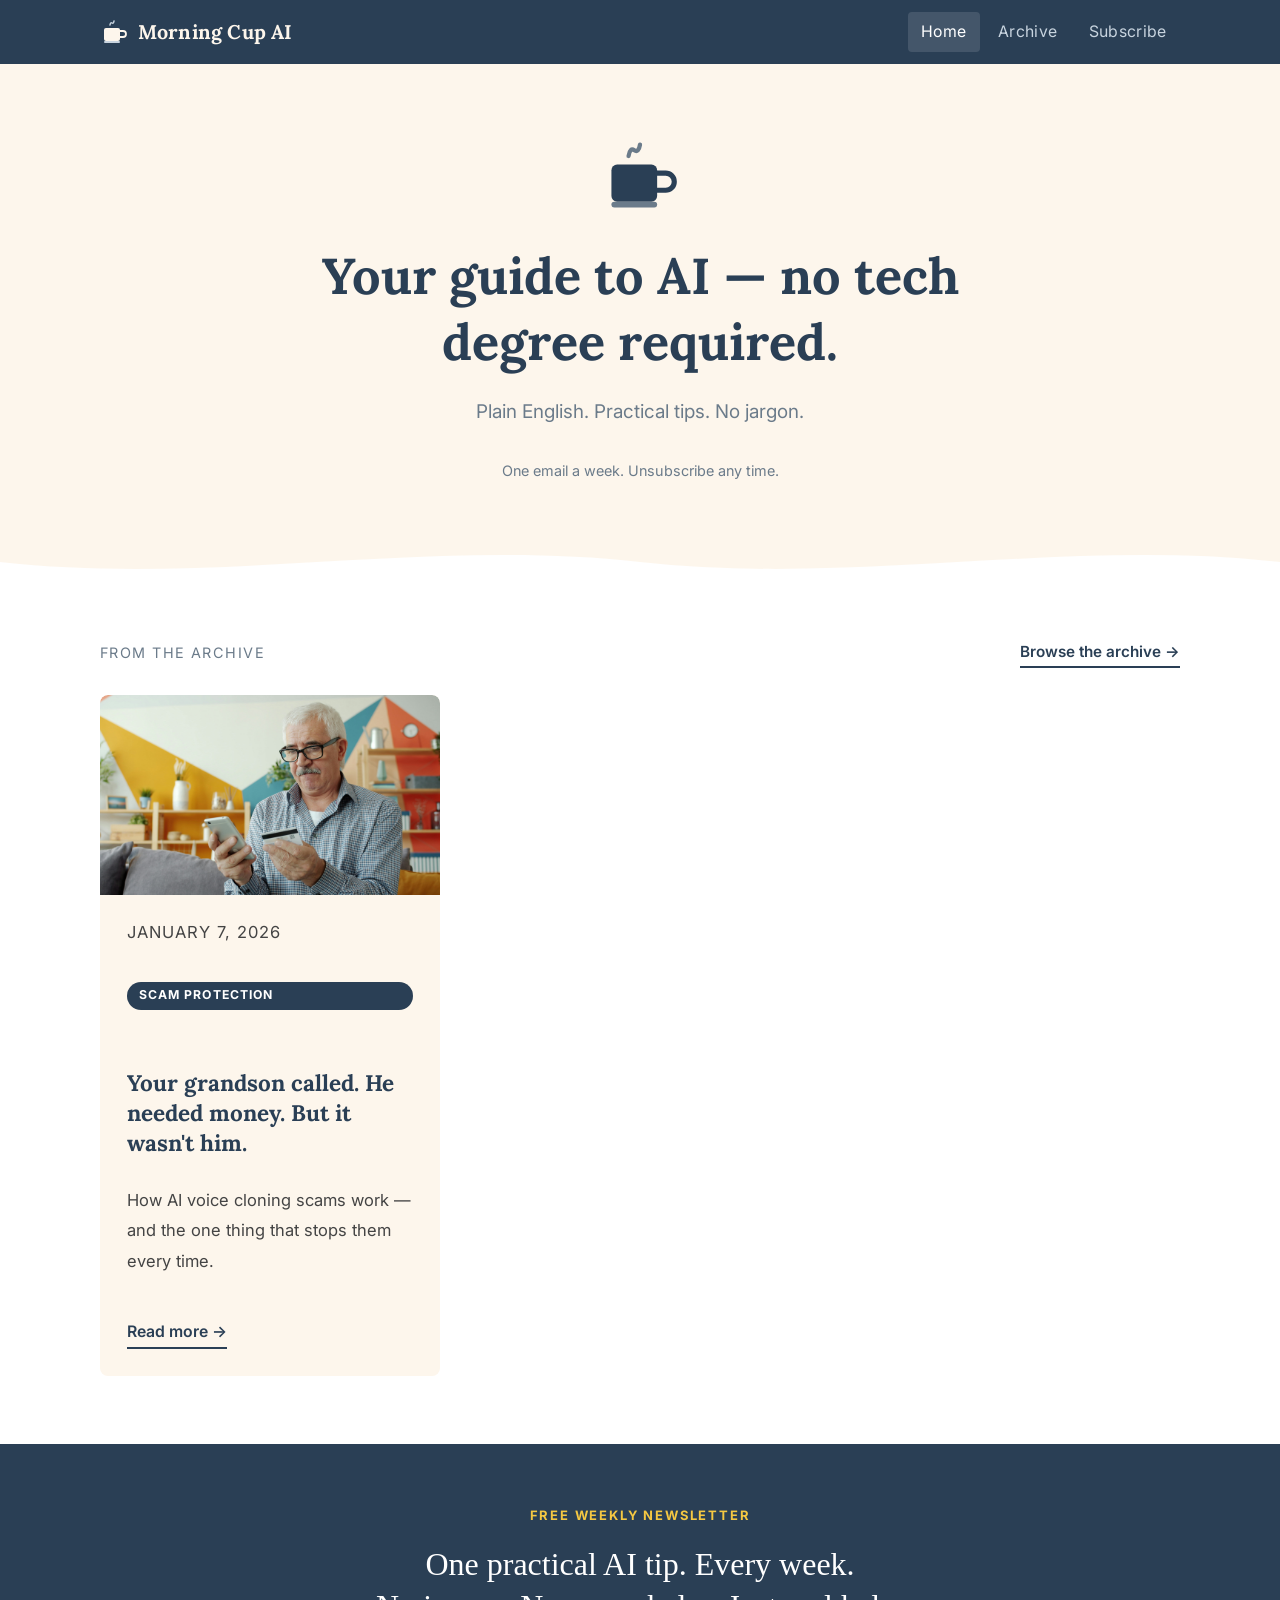
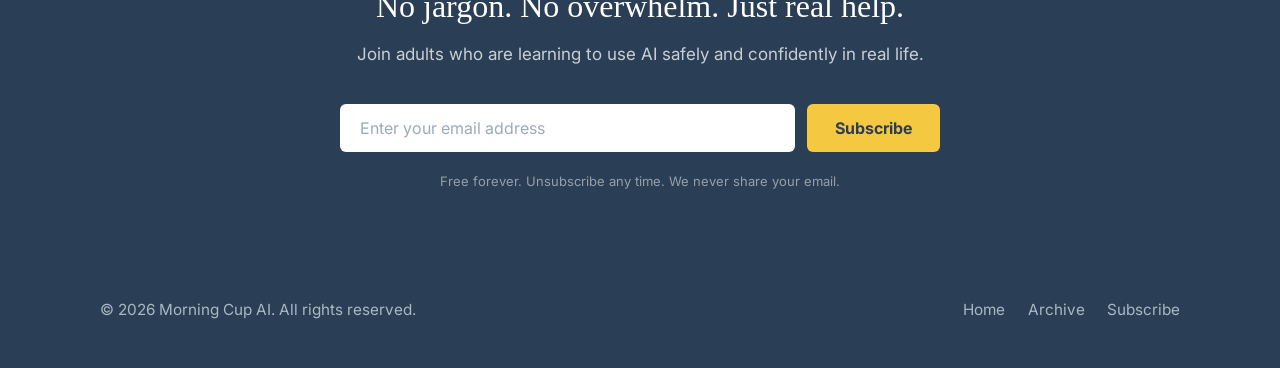
==== home/index.html @ 6290aacb "Make thumbnail images clickable on home and archive pages Co-Authored-By: Claude Sonnet 4.6 <noreply" ====
<!DOCTYPE html>
<html lang="en">
<head>
  <meta charset="UTF-8" />
  <link rel="icon" href="/favicon.svg" type="image/svg+xml">
  <link rel="apple-touch-icon" href="/apple-touch-icon.svg">
  <meta name="viewport" content="width=device-width, initial-scale=1.0" />
  <title>Morning Cup AI — AI Explained Simply</title>
  <meta name="description" content="Free weekly tips helping adults 55+ use AI in real life — no jargon, no overwhelm. Just plain English from a friend who gets it." />
  <link rel="preconnect" href="https://fonts.googleapis.com" />
  <link rel="preconnect" href="https://fonts.gstatic.com" crossorigin />
  <link href="https://fonts.googleapis.com/css2?family=Lora:ital,wght@0,400;0,600;0,700;1,400&family=Inter:wght@400;500;600&display=swap" rel="stylesheet" />
  <link rel="stylesheet" href="../style.css" />
</head>
<body>

  <!-- NAV -->
  <nav class="site-nav" aria-label="Main navigation">
    <div class="nav-inner">
      <a href="/home" class="nav-brand" aria-label="Morning Cup AI home">
        <svg width="28" height="28" viewBox="0 0 28 28" fill="none" aria-hidden="true" xmlns="http://www.w3.org/2000/svg">
          <rect x="4" y="10" width="16" height="13" rx="2" fill="#FDF6EC" />
          <path d="M20 13h3a3 3 0 0 1 0 6h-3" stroke="#FDF6EC" stroke-width="1.8" fill="none" stroke-linecap="round"/>
          <rect x="4" y="23" width="16" height="2" rx="1" fill="#C8D4DF" />
          <path d="M10 7 Q10.5 4 12 5 Q13.5 6 14 3" stroke="#C8D4DF" stroke-width="1.5" fill="none" stroke-linecap="round"/>
        </svg>
        Morning Cup AI
      </a>
      <ul class="nav-links">
        <li><a href="/home" class="active">Home</a></li>
        <li><a href="/archive.html">Archive</a></li>
        <li><a href="/subscribe.html">Subscribe</a></li>
      </ul>
    </div>
  </nav>

  <!-- HERO + INLINE SIGNUP -->
  <section class="hero">
    <div class="hero-inner">
      <svg class="hero-icon" width="80" height="80" viewBox="0 0 28 28" fill="none" aria-hidden="true" xmlns="http://www.w3.org/2000/svg">
        <rect x="4" y="10" width="16" height="13" rx="2" fill="#2A3F55" />
        <path d="M20 13h3a3 3 0 0 1 0 6h-3" stroke="#2A3F55" stroke-width="1.8" fill="none" stroke-linecap="round"/>
        <rect x="4" y="23" width="16" height="2" rx="1" fill="#6B7B8A" />
        <path d="M10 7 Q10.5 4 12 5 Q13.5 6 14 3" stroke="#6B7B8A" stroke-width="1.5" fill="none" stroke-linecap="round"/>
      </svg>
      <h1>Your guide to AI&nbsp;— no tech degree required.</h1>
      <p class="hero-sub">Plain English. Practical tips. No jargon.</p>
      <div class="subscribe-form">
        <script async src="https://subscribe-forms.beehiiv.com/v3/loader.js" data-beehiiv-form="33f11184-4187-438a-ae10-380ac4d7e57f"></script>
      </div>
      <p class="hero-fine">One email a week. Unsubscribe any time.</p>
    </div>
  </section>

  <!-- WAVE DIVIDER -->
  <div class="wave-divider" aria-hidden="true">
    <svg viewBox="0 0 1440 48" preserveAspectRatio="none" xmlns="http://www.w3.org/2000/svg">
      <path d="M0,24 C240,48 480,0 720,24 C960,48 1200,0 1440,24 L1440,48 L0,48 Z" fill="#ffffff"/>
    </svg>
  </div>

  <!-- FEATURED POSTS -->
  <section class="featured-section">
    <div class="featured-header">
      <p class="section-label">From the Archive</p>
      <a href="/archive.html" class="featured-all">Browse the archive &rarr;</a>
    </div>
    <div class="featured-scroll">

      <article class="blog-card featured-card">
        <a href="/voice-cloning-scam.html" tabindex="-1" aria-hidden="true"><img class="blog-card-thumb" src="/Images/voice-cloning-scam.jpg" alt="Your grandson called — AI voice cloning scam warning" /></a>
        <div class="blog-card-body">
          <p class="blog-card-date">January 7, 2026</p>
          <span class="blog-card-pillar">Scam Protection</span>
          <h2><a href="/voice-cloning-scam.html">Your grandson called. He needed money. But it wasn't him.</a></h2>
          <p>How AI voice cloning scams work — and the one thing that stops them every time.</p>
          <a href="/voice-cloning-scam.html" class="read-more">Read more &rarr;</a>
        </div>
      </article>

    </div>
  </section>

  <!-- SUBSCRIBE CTA -->
  <section class="subscribe-cta">
    <div class="subscribe-cta-inner">
      <span class="subscribe-cta-eyebrow">Free Weekly Newsletter</span>
      <h2>One practical AI tip. Every week.<br>No jargon. No overwhelm. Just real help.</h2>
      <p class="subscribe-cta-sub">Join adults who are learning to use AI safely and confidently in real life.</p>
      <form class="subscribe-cta-form" action="/subscribe.html">
        <input type="email" name="email" placeholder="Enter your email address" required>
        <button type="submit">Subscribe</button>
      </form>
      <p class="subscribe-cta-fine">Free forever. Unsubscribe any time. We never share your email.</p>
    </div>
  </section>

  <!-- FOOTER -->
  <footer class="site-footer">
    <div class="footer-inner">
      <span class="footer-copy">&copy; 2026 Morning Cup AI. All rights reserved.</span>
      <ul class="footer-links">
        <li><a href="/home">Home</a></li>
        <li><a href="/archive.html">Archive</a></li>
        <li><a href="/subscribe.html">Subscribe</a></li>
      </ul>
    </div>
  </footer>

  <script src="../nav.js"></script>
</body>
</html>
---- style.css ----
/* ===========================
   Morning Cup AI — style.css
   =========================== */

:root {
  --navy:  #2A3F55;
  --cream: #FDF6EC;
  --slate: #6B7B8A;
  --white: #FFFFFF;
  --text:  #222222;
  --border: #D8D0C4;
  --radius: 8px;
  --max-w: 1080px;
}

*, *::before, *::after {
  box-sizing: border-box;
  margin: 0;
  padding: 0;
}

html {
  font-size: 18px;
  scroll-behavior: smooth;
}

body {
  font-family: "Inter", -apple-system, BlinkMacSystemFont, "Segoe UI", sans-serif;
  color: var(--text);
  background: var(--white);
  line-height: 1.7;
}

h1, h2, h3, h4 {
  font-family: "Lora", Georgia, serif;
  color: var(--navy);
  line-height: 1.3;
}

a {
  color: var(--navy);
  text-decoration: underline;
  text-underline-offset: 3px;
}

a:hover {
  color: var(--slate);
}

img {
  max-width: 100%;
  display: block;
}

/* ===========================
   NAV
   =========================== */

.site-nav {
  background: var(--navy);
  padding: 0 1.5rem;
  position: sticky;
  top: 0;
  z-index: 100;
  box-shadow: none;
  transition: box-shadow 0.25s ease;
}

.site-nav.nav-scrolled {
  box-shadow: 0 2px 12px rgba(0,0,0,0.25);
}

.nav-inner {
  max-width: var(--max-w);
  margin: 0 auto;
  display: flex;
  align-items: center;
  justify-content: space-between;
  height: 64px;
  gap: 1rem;
}

.nav-brand {
  display: flex;
  align-items: center;
  gap: 0.55rem;
  text-decoration: none;
  color: var(--cream);
  font-family: "Lora", Georgia, serif;
  font-size: 1.1rem;
  font-weight: bold;
  letter-spacing: 0.01em;
  white-space: nowrap;
  flex-shrink: 0;
}

.nav-brand:hover {
  color: var(--white);
}

.nav-brand svg {
  flex-shrink: 0;
}

.nav-links {
  display: flex;
  align-items: center;
  gap: 0.25rem;
  list-style: none;
}

.nav-links a {
  display: block;
  color: #C8D4DF;
  text-decoration: none;
  font-size: 0.88rem;
  padding: 0.35rem 0.75rem;
  border-radius: 4px;
  letter-spacing: 0.02em;
  transition: background 0.15s, color 0.15s;
}

.nav-links a:hover,
.nav-links a.active {
  background: rgba(255,255,255,0.12);
  color: var(--white);
}

/* ===========================
   HERO
   =========================== */

.hero {
  background: var(--cream);
  padding: 4rem 1.5rem 3rem;
  text-align: center;
}

.hero-inner {
  max-width: 740px;
  margin: 0 auto;
}

.hero-icon {
  display: block;
  margin: 0 auto 1.5rem;
}

.hero h1 {
  font-size: clamp(1.8rem, 4vw, 2.8rem);
  margin-bottom: 1.2rem;
  color: var(--navy);
}

.hero-sub {
  font-size: 1.05rem;
  color: var(--slate);
  max-width: 560px;
  margin: 0 auto 1.75rem;
}

.hero-fine {
  font-size: 0.8rem;
  color: var(--slate);
  margin-top: 0.75rem;
}

.wave-divider {
  background: var(--cream);
  line-height: 0;
  margin-bottom: -1px;
}

.wave-divider svg {
  width: 100%;
  height: 48px;
  display: block;
}

.btn {
  display: inline-block;
  background: var(--navy);
  color: var(--white);
  text-decoration: none;
  font-size: 0.95rem;
  padding: 0.75rem 1.8rem;
  border-radius: var(--radius);
  letter-spacing: 0.02em;
  transition: background 0.15s, transform 0.1s;
}

.btn:hover {
  background: var(--slate);
  color: var(--white);
  transform: translateY(-1px);
}

.btn-outline {
  background: transparent;
  border: 2px solid var(--navy);
  color: var(--navy);
}

.btn-outline:hover {
  background: var(--navy);
  color: var(--white);
}

/* ===========================
   BENEFITS SECTION
   =========================== */

.benefits {
  padding: 4rem 1.5rem;
  background: var(--white);
}

.benefits-inner {
  max-width: var(--max-w);
  margin: 0 auto;
}

.section-label {
  text-align: center;
  font-size: 0.8rem;
  text-transform: uppercase;
  letter-spacing: 0.1em;
  color: var(--slate);
  margin-bottom: 0.5rem;
}

.section-title {
  text-align: center;
  font-size: clamp(1.4rem, 3vw, 2rem);
  margin-bottom: 2.5rem;
}

.benefits-grid {
  display: grid;
  grid-template-columns: repeat(3, 1fr);
  gap: 2rem;
}

.benefit-card {
  background: var(--cream);
  border-radius: var(--radius);
  padding: 2rem 1.5rem;
  text-align: center;
}

.benefit-icon {
  font-size: 2rem;
  margin-bottom: 0.8rem;
}

.benefit-card h3 {
  font-size: 1.15rem;
  margin-bottom: 0.6rem;
}

.benefit-card p {
  font-size: 0.92rem;
  color: var(--slate);
  line-height: 1.6;
}

/* ===========================
   SIGNUP / EMBED SECTION
   =========================== */

.signup-section {
  background: var(--cream);
  padding: 4rem 1.5rem;
  text-align: center;
}

.signup-inner {
  max-width: 620px;
  margin: 0 auto;
}

.signup-section h2 {
  font-size: clamp(1.4rem, 3vw, 2rem);
  margin-bottom: 0.75rem;
}

.signup-section p {
  color: var(--slate);
  margin-bottom: 2rem;
}

.subscribe-form {
  max-width: 480px;
  margin: 0 auto;
}


/* ===========================
   FOOTER
   =========================== */

.site-footer {
  background: var(--navy);
  color: #A8B8C4;
  padding: 2.5rem 1.5rem;
  font-size: 0.85rem;
}

.footer-inner {
  max-width: var(--max-w);
  margin: 0 auto;
  display: flex;
  flex-wrap: wrap;
  align-items: center;
  justify-content: space-between;
  gap: 1rem;
}

.footer-copy {
  color: #A8B8C4;
}

.footer-links {
  display: flex;
  gap: 1.25rem;
  list-style: none;
}

.footer-links a {
  color: #A8B8C4;
  text-decoration: none;
  transition: color 0.15s;
}

.footer-links a:hover {
  color: var(--white);
}

/* ===========================
   PAGE HEADER (interior pages)
   =========================== */

.page-header {
  background: var(--cream);
  padding: 3.5rem 1.5rem 2.5rem;
  text-align: center;
}

.page-header h1 {
  font-size: clamp(1.8rem, 4vw, 2.5rem);
  margin-bottom: 0.6rem;
}

.page-header p {
  color: var(--slate);
  max-width: 540px;
  margin: 0 auto;
}

/* ===========================
   ABOUT PAGE
   =========================== */

.about-content {
  max-width: 720px;
  margin: 0 auto;
  padding: 3.5rem 1.5rem;
}

.about-content h2 {
  font-size: 1.5rem;
  margin-top: 2.5rem;
  margin-bottom: 0.6rem;
}

.about-content p {
  margin-bottom: 1.2rem;
  color: #333;
}

.about-cta {
  background: var(--cream);
  border-radius: var(--radius);
  padding: 2rem 1.5rem;
  text-align: center;
  margin-top: 3rem;
}

.about-cta h2 {
  margin-bottom: 0.75rem;
}

.about-cta p {
  color: var(--slate);
  margin-bottom: 1.25rem;
}

/* ===========================
   FEATURED POSTS (home page)
   =========================== */

.featured-section {
  padding: 3rem 1.5rem;
  background: var(--white);
}

.featured-header {
  max-width: var(--max-w);
  margin: 0 auto 1.5rem;
  display: flex;
  align-items: center;
  justify-content: space-between;
}

.featured-header .section-label {
  margin: 0;
  text-align: left;
}

.featured-all {
  font-size: 0.85rem;
  font-weight: 600;
  color: var(--navy);
  text-decoration: none;
  border-bottom: 2px solid var(--navy);
  padding-bottom: 1px;
  white-space: nowrap;
  transition: color 0.15s, border-color 0.15s;
}

.featured-all:hover {
  color: var(--slate);
  border-color: var(--slate);
}

.featured-scroll {
  max-width: var(--max-w);
  margin: 0 auto;
  display: flex;
  gap: 1.5rem;
  overflow-x: auto;
  padding-bottom: 0.75rem;
  scrollbar-width: thin;
  scrollbar-color: var(--border) transparent;
  -webkit-overflow-scrolling: touch;
}

.featured-scroll::-webkit-scrollbar {
  height: 4px;
}

.featured-scroll::-webkit-scrollbar-track {
  background: transparent;
}

.featured-scroll::-webkit-scrollbar-thumb {
  background: var(--border);
  border-radius: 2px;
}

.featured-card {
  min-width: 300px;
  max-width: 340px;
  flex-shrink: 0;
}

/* ===========================
   BLOG PAGE
   =========================== */

.blog-section {
  padding: 3.5rem 1.5rem;
}

.blog-inner {
  max-width: var(--max-w);
  margin: 0 auto;
}

.blog-grid {
  display: grid;
  grid-template-columns: repeat(2, 1fr);
  gap: 2rem;
  margin-top: 2rem;
}

.blog-card {
  background: var(--cream);
  border-radius: var(--radius);
  overflow: hidden;
  display: flex;
  flex-direction: column;
  gap: 0;
  transition: box-shadow 0.2s;
}

.blog-card:hover {
  box-shadow: 0 4px 16px rgba(42,63,85,0.1);
}

.blog-card-thumb {
  width: 100%;
  height: 200px;
  object-fit: cover;
  border-radius: var(--radius) var(--radius) 0 0;
  flex-shrink: 0;
  display: block;
  background: linear-gradient(135deg, #2A3F55 0%, #4A6B8A 50%, #6B7B8A 100%);
}

.post-hero-img {
  width: 100%;
  height: 400px;
  object-fit: cover;
  display: block;
}

.blog-card-body {
  padding: 1.25rem 1.5rem 1.5rem;
  display: flex;
  flex-direction: column;
  gap: 0.55rem;
  flex: 1;
}

.blog-card-date {
  font-size: 0.8rem;
  color: var(--slate);
  text-transform: uppercase;
  letter-spacing: 0.06em;
}

.blog-card-pillar {
  display: inline-block;
  background: var(--navy);
  color: var(--white);
  font-size: 0.68rem;
  font-weight: 700;
  letter-spacing: 0.09em;
  text-transform: uppercase;
  padding: 0.2rem 0.65rem;
  border-radius: 20px;
}

.blog-card h2 {
  font-size: 1.25rem;
  line-height: 1.35;
}

.blog-card h2 a {
  color: inherit;
  text-decoration: none;
}
.blog-card h2 a:hover {
  text-decoration: underline;
}

.blog-card p {
  font-size: 0.92rem;
  color: #444;
  flex: 1;
}

.blog-card .read-more {
  display: inline-block;
  margin-top: 0.5rem;
  font-size: 0.88rem;
  font-weight: 600;
  color: var(--navy);
  text-decoration: none;
  border-bottom: 2px solid var(--navy);
  padding-bottom: 1px;
  align-self: flex-start;
  transition: color 0.15s, border-color 0.15s;
}

.blog-card .read-more:hover {
  color: var(--slate);
  border-color: var(--slate);
}

.blog-coming-soon {
  margin-top: 2rem;
  padding: 3rem 2rem;
  background: var(--cream);
  border-radius: var(--radius);
  text-align: center;
}

.blog-coming-soon-icon {
  font-size: 2.5rem;
  margin-bottom: 1rem;
}

.blog-coming-soon h2 {
  font-size: 1.5rem;
  color: var(--navy);
  margin-bottom: 0.75rem;
}

.blog-coming-soon p {
  color: #444;
  font-size: 0.95rem;
  max-width: 480px;
  margin: 0 auto;
}

.blog-coming-soon a {
  color: var(--navy);
  font-weight: 600;
}

/* ===========================
   PROMPT COMPONENT
   =========================== */

.prompt-component {
  background: #F0F7FF;
  border: 2px solid #2A3F55;
  border-left: 5px solid #2A3F55;
  border-radius: 8px;
  padding: 28px;
  margin: 40px 0;
  box-sizing: border-box;
}

.prompt-component-header {
  display: flex;
  justify-content: space-between;
  align-items: center;
  gap: 1rem;
}

.prompt-component-label {
  font-size: 11px;
  font-weight: 700;
  letter-spacing: 2px;
  text-transform: uppercase;
  color: #2A3F55;
}

.prompt-copy-btn {
  font-family: 'Inter', sans-serif;
  font-size: 13px;
  font-weight: 600;
  background: #2A3F55;
  color: #fff;
  padding: 8px 16px;
  border-radius: 6px;
  border: none;
  cursor: pointer;
  white-space: nowrap;
  transition: background 0.15s;
  flex-shrink: 0;
}

.prompt-copy-btn:hover {
  background: #3a5570;
}

.prompt-component-intro {
  font-size: 15px;
  color: #6B7B8A;
  margin: 12px 0 0;
  font-style: italic;
  line-height: 1.5;
}

.prompt-component-text {
  background: #fff;
  border: 1px solid #D1E0EE;
  border-radius: 6px;
  padding: 20px;
  font-family: Georgia, serif;
  font-size: 16px;
  line-height: 1.8;
  color: #1A2E3B;
  margin-top: 16px;
  user-select: text;
}

/* ===========================
   ARTICLE TYPOGRAPHY
   =========================== */

article p {
  margin-bottom: 24px;
  line-height: 1.85;
  font-size: 18px;
}

article h2 {
  margin-top: 48px;
  margin-bottom: 16px;
  font-size: 22px;
  color: #2A3F55;
}

article ul,
article ol {
  margin-bottom: 28px;
  padding-left: 24px;
  line-height: 2;
  font-size: 18px;
}

article li {
  margin-bottom: 8px;
}

/* ===========================
   SUBSCRIBE PAGE
   =========================== */

.subscribe-section {
  padding: 5rem 1.5rem;
  text-align: center;
}

.subscribe-inner {
  max-width: 580px;
  margin: 0 auto;
}

.subscribe-inner h1 {
  font-size: clamp(1.8rem, 4vw, 2.5rem);
  margin-bottom: 0.75rem;
}

.subscribe-inner .sub-tagline {
  color: var(--slate);
  margin-bottom: 2.5rem;
  font-size: 1rem;
}

/* ===========================
   SUBSCRIBE CTA BANNER
   =========================== */

.subscribe-cta {
  background: #2A3F55;
  width: 100%;
  box-sizing: border-box;
  overflow: hidden;
  margin: 0;
  padding: 60px 24px;
  text-align: center;
}

.subscribe-cta-inner {
  max-width: 600px;
  width: 100%;
  box-sizing: border-box;
  margin: 0 auto;
  text-align: center;
}

.subscribe-cta-eyebrow {
  display: block;
  font-size: 0.72rem;
  font-weight: 700;
  letter-spacing: 0.14em;
  text-transform: uppercase;
  color: #F5C842;
  margin-bottom: 1rem;
  font-family: 'Inter', sans-serif;
}

.subscribe-cta h2 {
  font-family: Georgia, 'Times New Roman', serif;
  font-size: 32px;
  font-weight: normal;
  line-height: 1.3;
  color: #fff;
  margin-bottom: 0.75rem;
}

.subscribe-cta-sub {
  font-size: 17px;
  color: rgba(255,255,255,0.75);
  line-height: 1.6;
  margin-bottom: 2rem;
}

.subscribe-cta-form {
  display: flex;
  gap: 12px;
  justify-content: center;
  flex-wrap: wrap;
  width: 100%;
  box-sizing: border-box;
}

.subscribe-cta-form input[type="email"] {
  flex: 1 1 260px;
  padding: 14px 20px;
  font-size: 16px;
  font-family: 'Inter', sans-serif;
  background: #fff;
  color: #2A3F55;
  border: none;
  border-radius: 6px;
  outline: none;
}

.subscribe-cta-form input[type="email"]::placeholder {
  color: #9BAAB8;
}

.subscribe-cta-form button {
  padding: 14px 28px;
  font-size: 16px;
  font-weight: 700;
  font-family: 'Inter', sans-serif;
  background: #F5C842;
  color: #2A3F55;
  border: none;
  border-radius: 6px;
  cursor: pointer;
  white-space: nowrap;
  transition: background 0.15s;
}

.subscribe-cta-form button:hover {
  background: #e6b82e;
}

.subscribe-cta-fine {
  margin-top: 1rem;
  font-size: 13px;
  color: rgba(255,255,255,0.5);
}

@media (max-width: 540px) {
  .subscribe-cta-form input[type="email"],
  .subscribe-cta-form button {
    flex: 1 1 100%;
  }
}

/* ===========================
   UTILITY
   =========================== */

.sr-only {
  position: absolute;
  width: 1px;
  height: 1px;
  overflow: hidden;
  clip: rect(0,0,0,0);
  white-space: nowrap;
}

/* ===========================
   RESPONSIVE
   =========================== */

@media (max-width: 700px) {
  html { font-size: 16px; }

  .nav-inner { height: 56px; }

  .nav-links a {
    font-size: 0.82rem;
    padding: 0.3rem 0.55rem;
  }

  .benefits-grid {
    grid-template-columns: 1fr;
    gap: 1.25rem;
  }

  .blog-grid {
    grid-template-columns: 1fr;
  }

  .footer-inner {
    flex-direction: column;
    text-align: center;
  }

  .footer-links {
    justify-content: center;
  }

  .hero { padding: 3.5rem 1.25rem 3rem; }
}
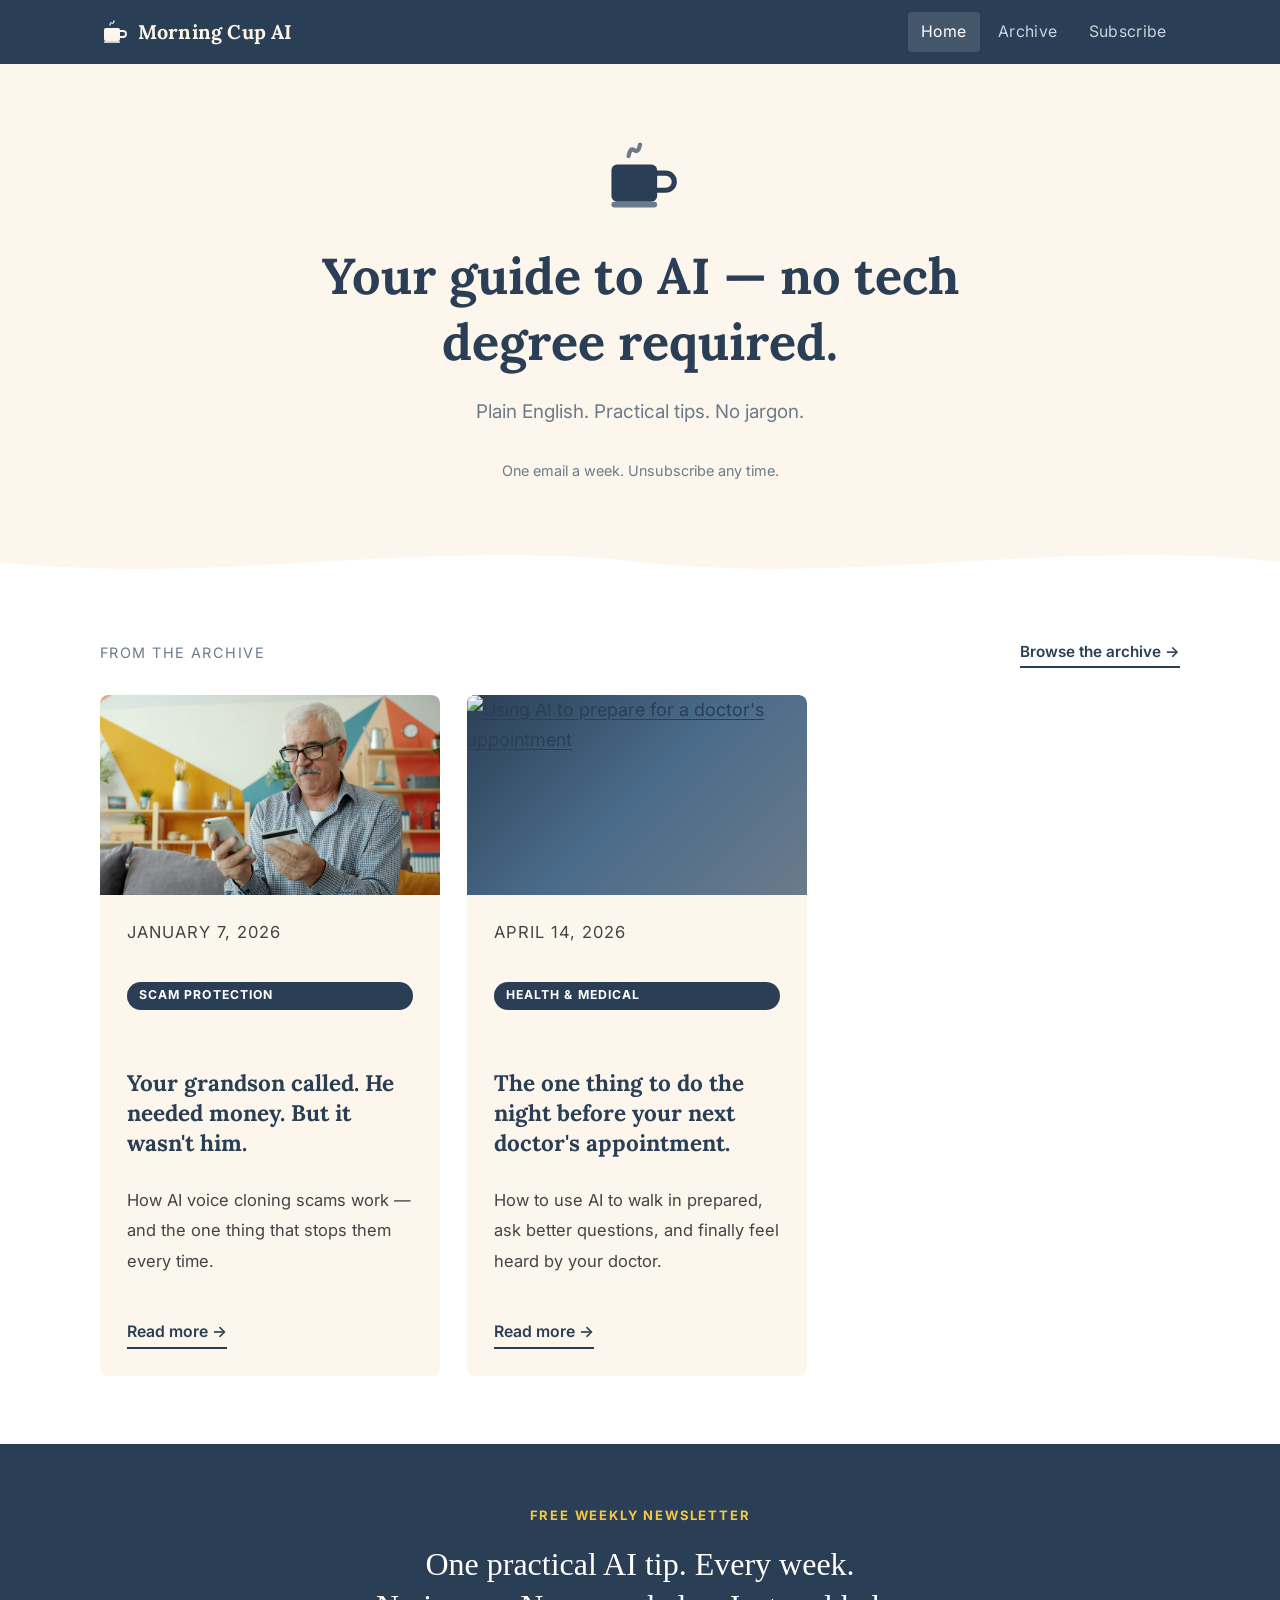
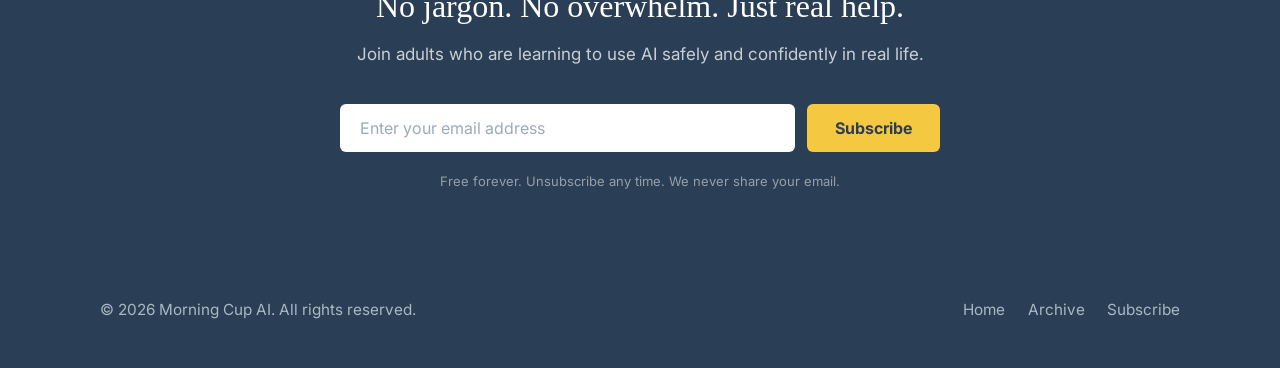
==== commit f94ec351: "Add doctor appointment card to home and archive, fix related post images Co-Authored-By: Claude Sonn" ====
--- a/home/index.html
+++ b/home/index.html
@@ -78,6 +78,17 @@
         </div>
       </article>
 
+      <article class="blog-card featured-card">
+        <a href="/doctor-appointment.html" tabindex="-1" aria-hidden="true"><img class="blog-card-thumb" src="/Images/doctors-appointment.jpg" alt="Using AI to prepare for a doctor's appointment" /></a>
+        <div class="blog-card-body">
+          <p class="blog-card-date">April 14, 2026</p>
+          <span class="blog-card-pillar">Health &amp; Medical</span>
+          <h2><a href="/doctor-appointment.html">The one thing to do the night before your next doctor's appointment.</a></h2>
+          <p>How to use AI to walk in prepared, ask better questions, and finally feel heard by your doctor.</p>
+          <a href="/doctor-appointment.html" class="read-more">Read more &rarr;</a>
+        </div>
+      </article>
+
     </div>
   </section>
 
--- a/style.css
+++ b/style.css
@@ -506,6 +506,10 @@
   flex-shrink: 0;
   display: block;
   background: linear-gradient(135deg, #2A3F55 0%, #4A6B8A 50%, #6B7B8A 100%);
+}
+
+.related-grid .blog-card-thumb {
+  height: 180px;
 }
 
 .post-hero-img {
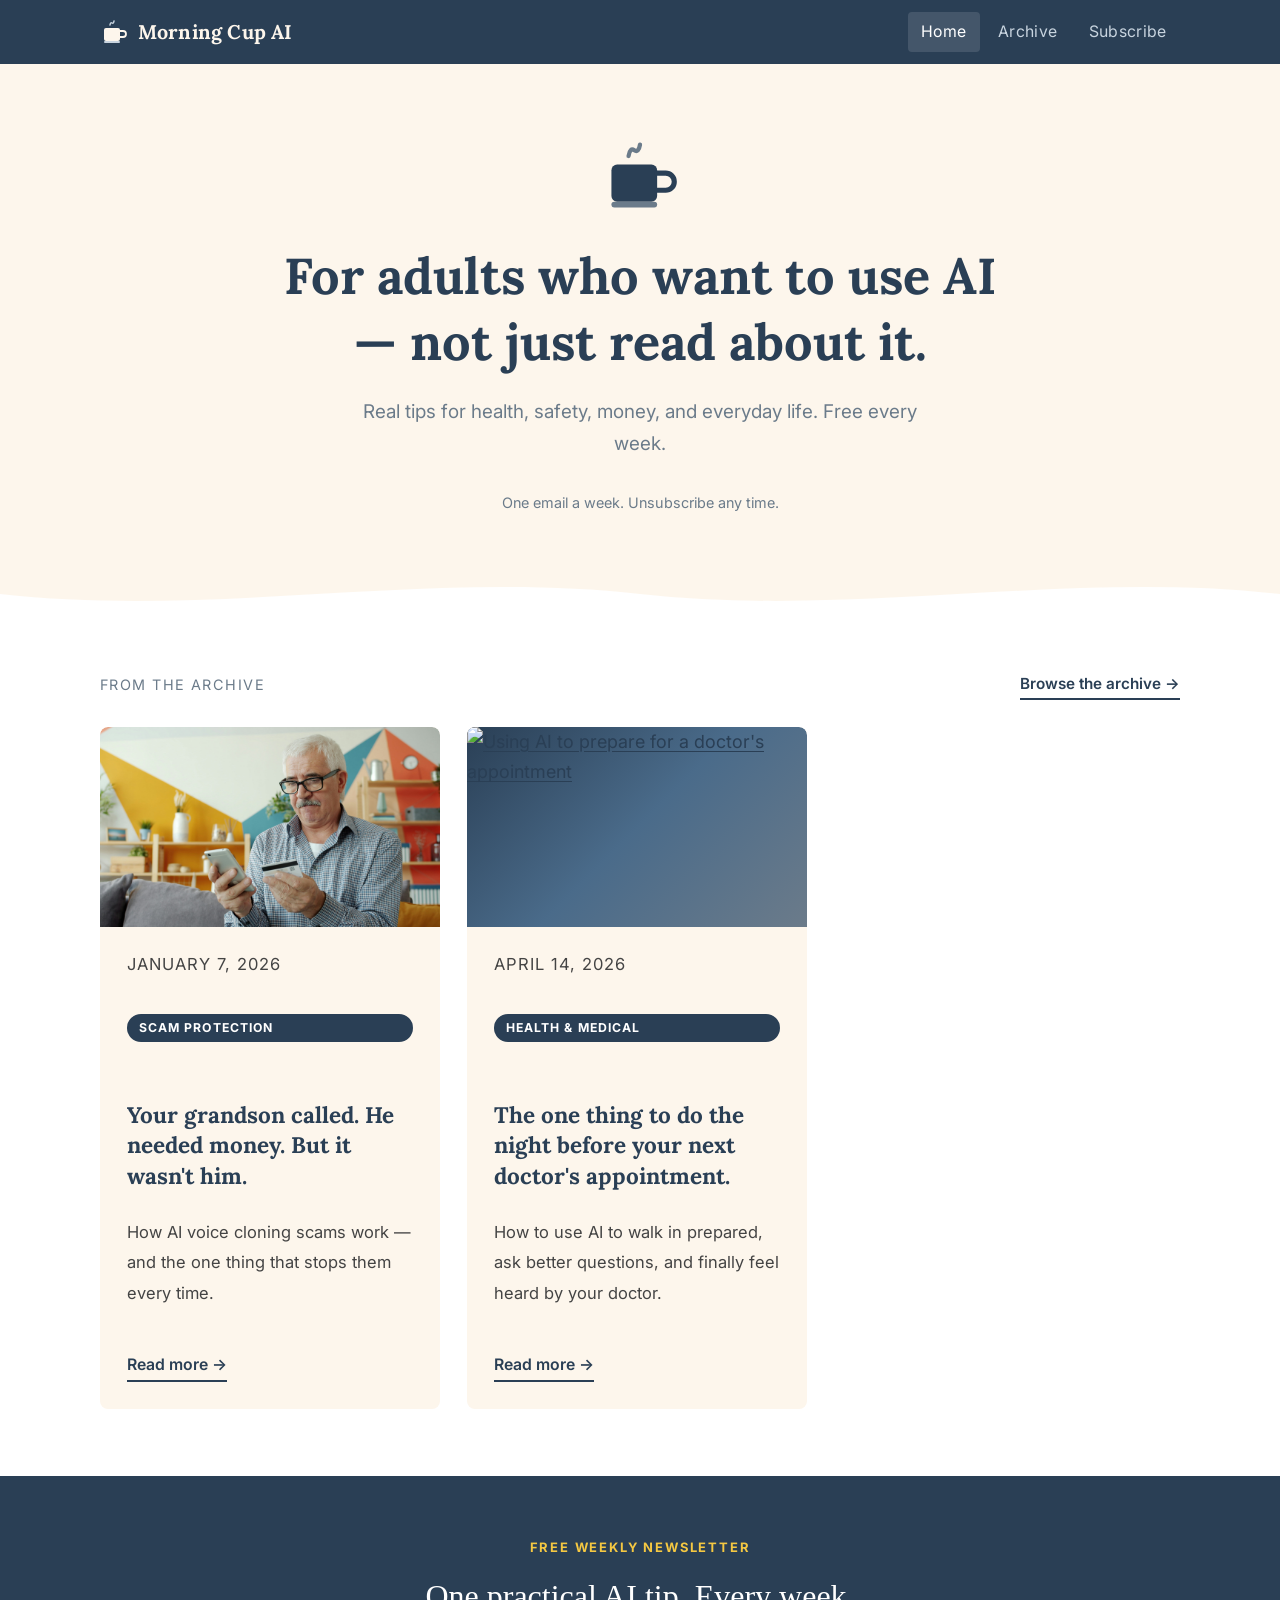
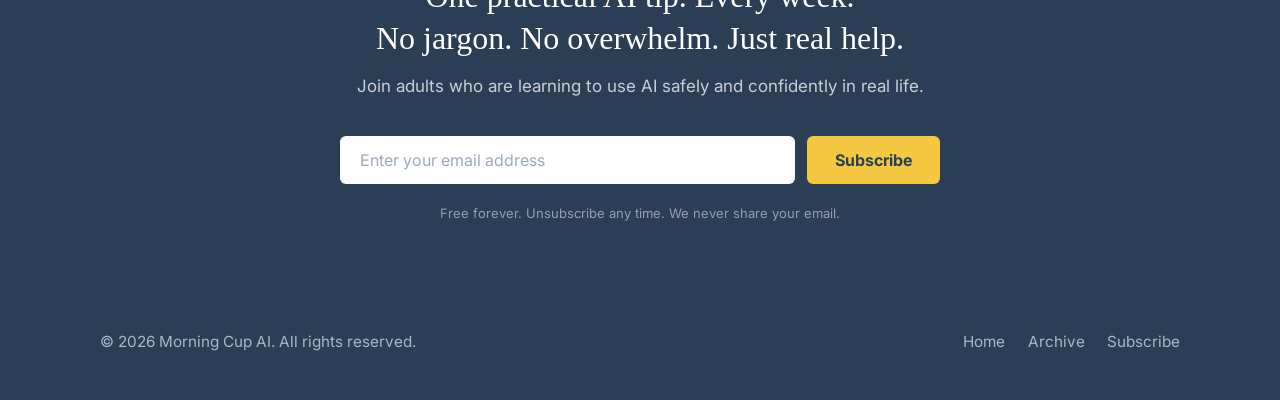
==== commit 826f3be4: "Update hero headline and subheadline on home page Co-Authored-By: Claude Sonnet 4.6 <noreply@anthrop" ====
--- a/home/index.html
+++ b/home/index.html
@@ -43,8 +43,8 @@
         <rect x="4" y="23" width="16" height="2" rx="1" fill="#6B7B8A" />
         <path d="M10 7 Q10.5 4 12 5 Q13.5 6 14 3" stroke="#6B7B8A" stroke-width="1.5" fill="none" stroke-linecap="round"/>
       </svg>
-      <h1>Your guide to AI&nbsp;— no tech degree required.</h1>
-      <p class="hero-sub">Plain English. Practical tips. No jargon.</p>
+      <h1>For adults who want to use AI — not just read about it.</h1>
+      <p class="hero-sub">Real tips for health, safety, money, and everyday life. Free every week.</p>
       <div class="subscribe-form">
         <script async src="https://subscribe-forms.beehiiv.com/v3/loader.js" data-beehiiv-form="33f11184-4187-438a-ae10-380ac4d7e57f"></script>
       </div>
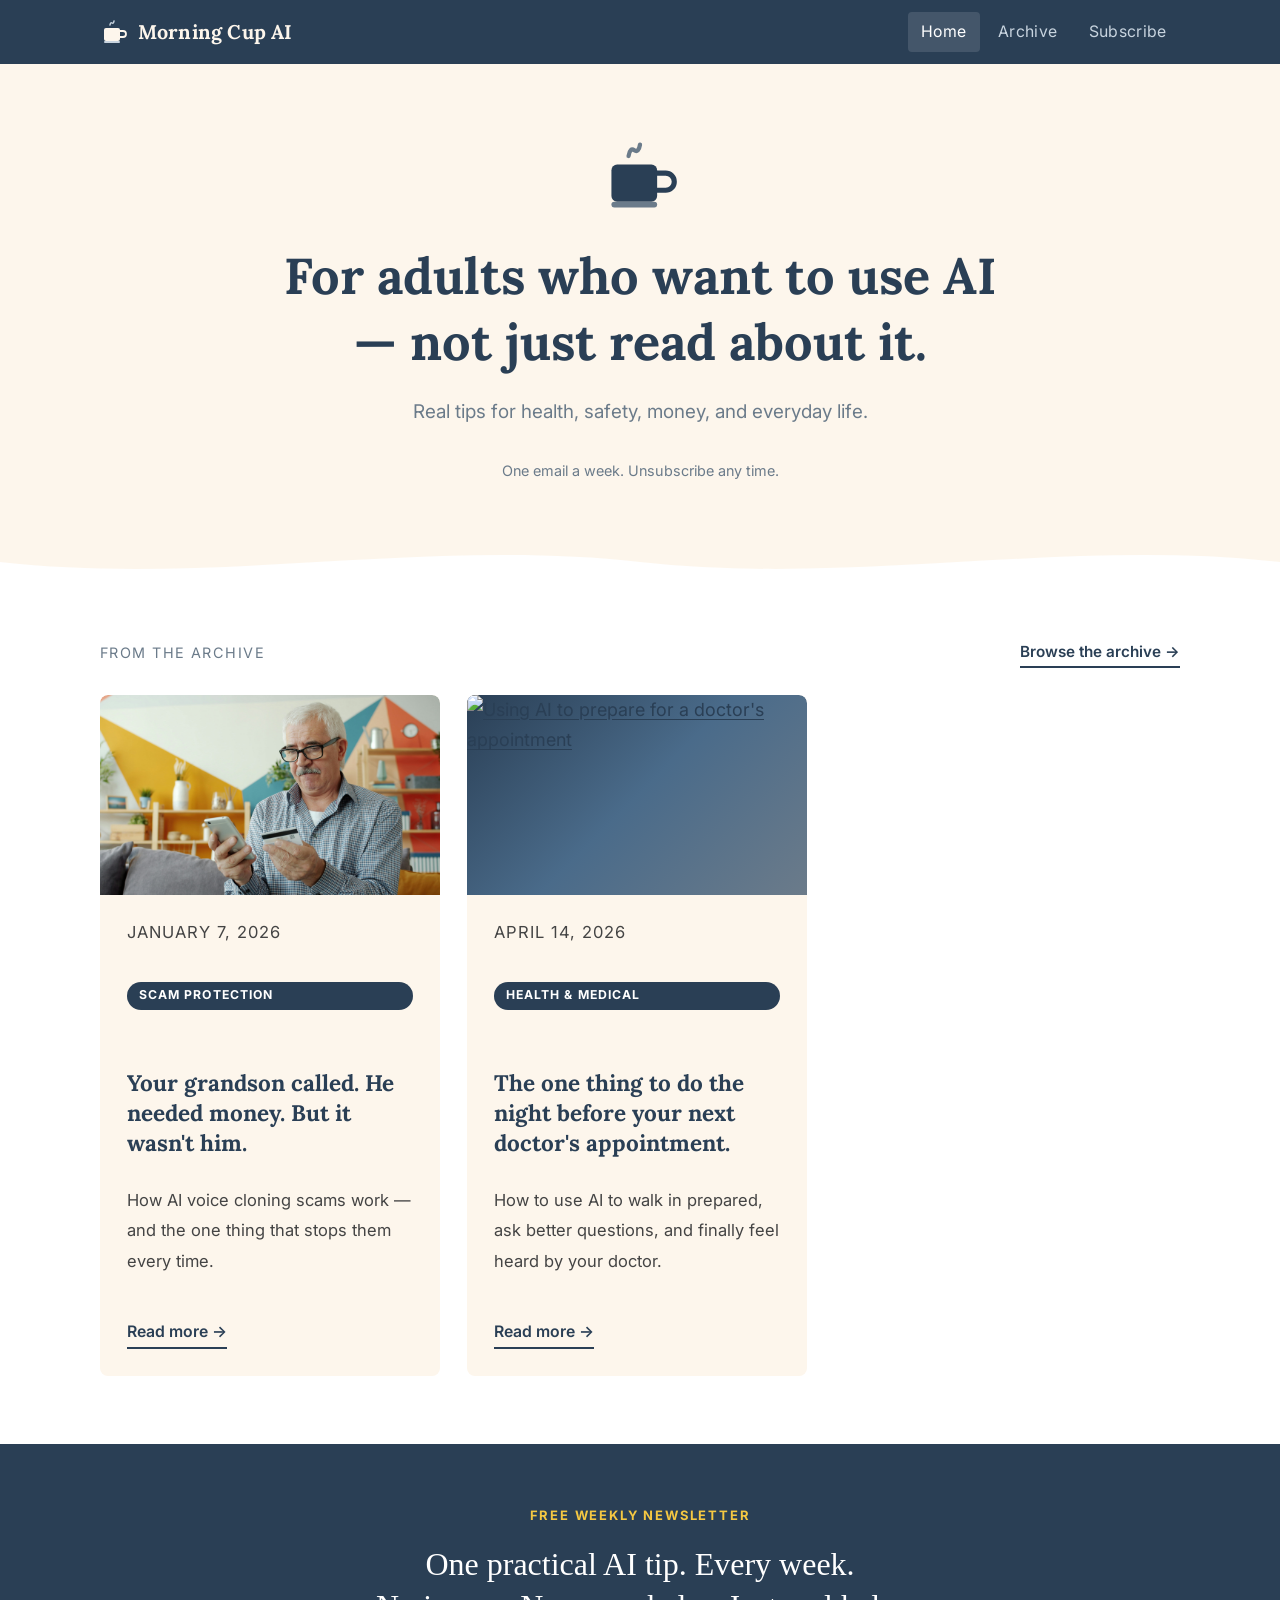
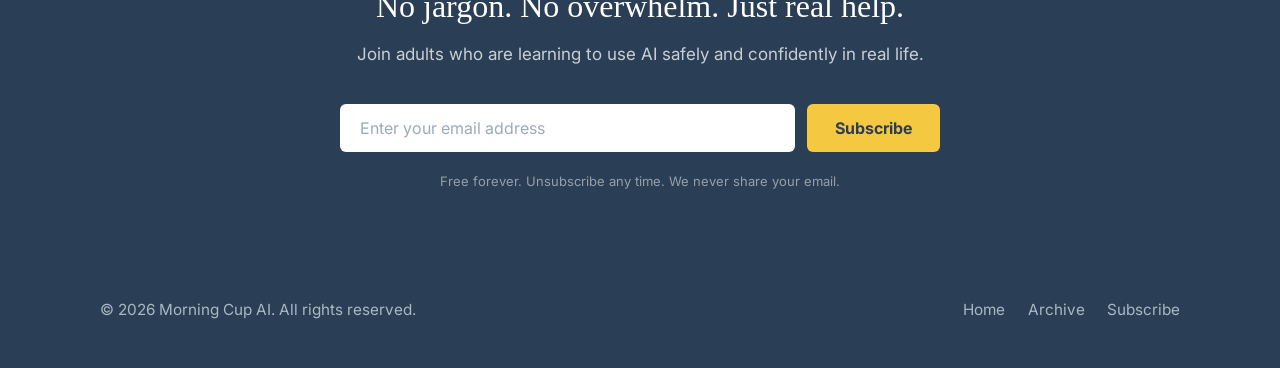
==== commit dfae205e: "Remove 'Free every week.' from hero subheadline Co-Authored-By: Claude Sonnet 4.6 <noreply@anthropic" ====
--- a/home/index.html
+++ b/home/index.html
@@ -44,7 +44,7 @@
         <path d="M10 7 Q10.5 4 12 5 Q13.5 6 14 3" stroke="#6B7B8A" stroke-width="1.5" fill="none" stroke-linecap="round"/>
       </svg>
       <h1>For adults who want to use AI — not just read about it.</h1>
-      <p class="hero-sub">Real tips for health, safety, money, and everyday life. Free every week.</p>
+      <p class="hero-sub">Real tips for health, safety, money, and everyday life.</p>
       <div class="subscribe-form">
         <script async src="https://subscribe-forms.beehiiv.com/v3/loader.js" data-beehiiv-form="33f11184-4187-438a-ae10-380ac4d7e57f"></script>
       </div>
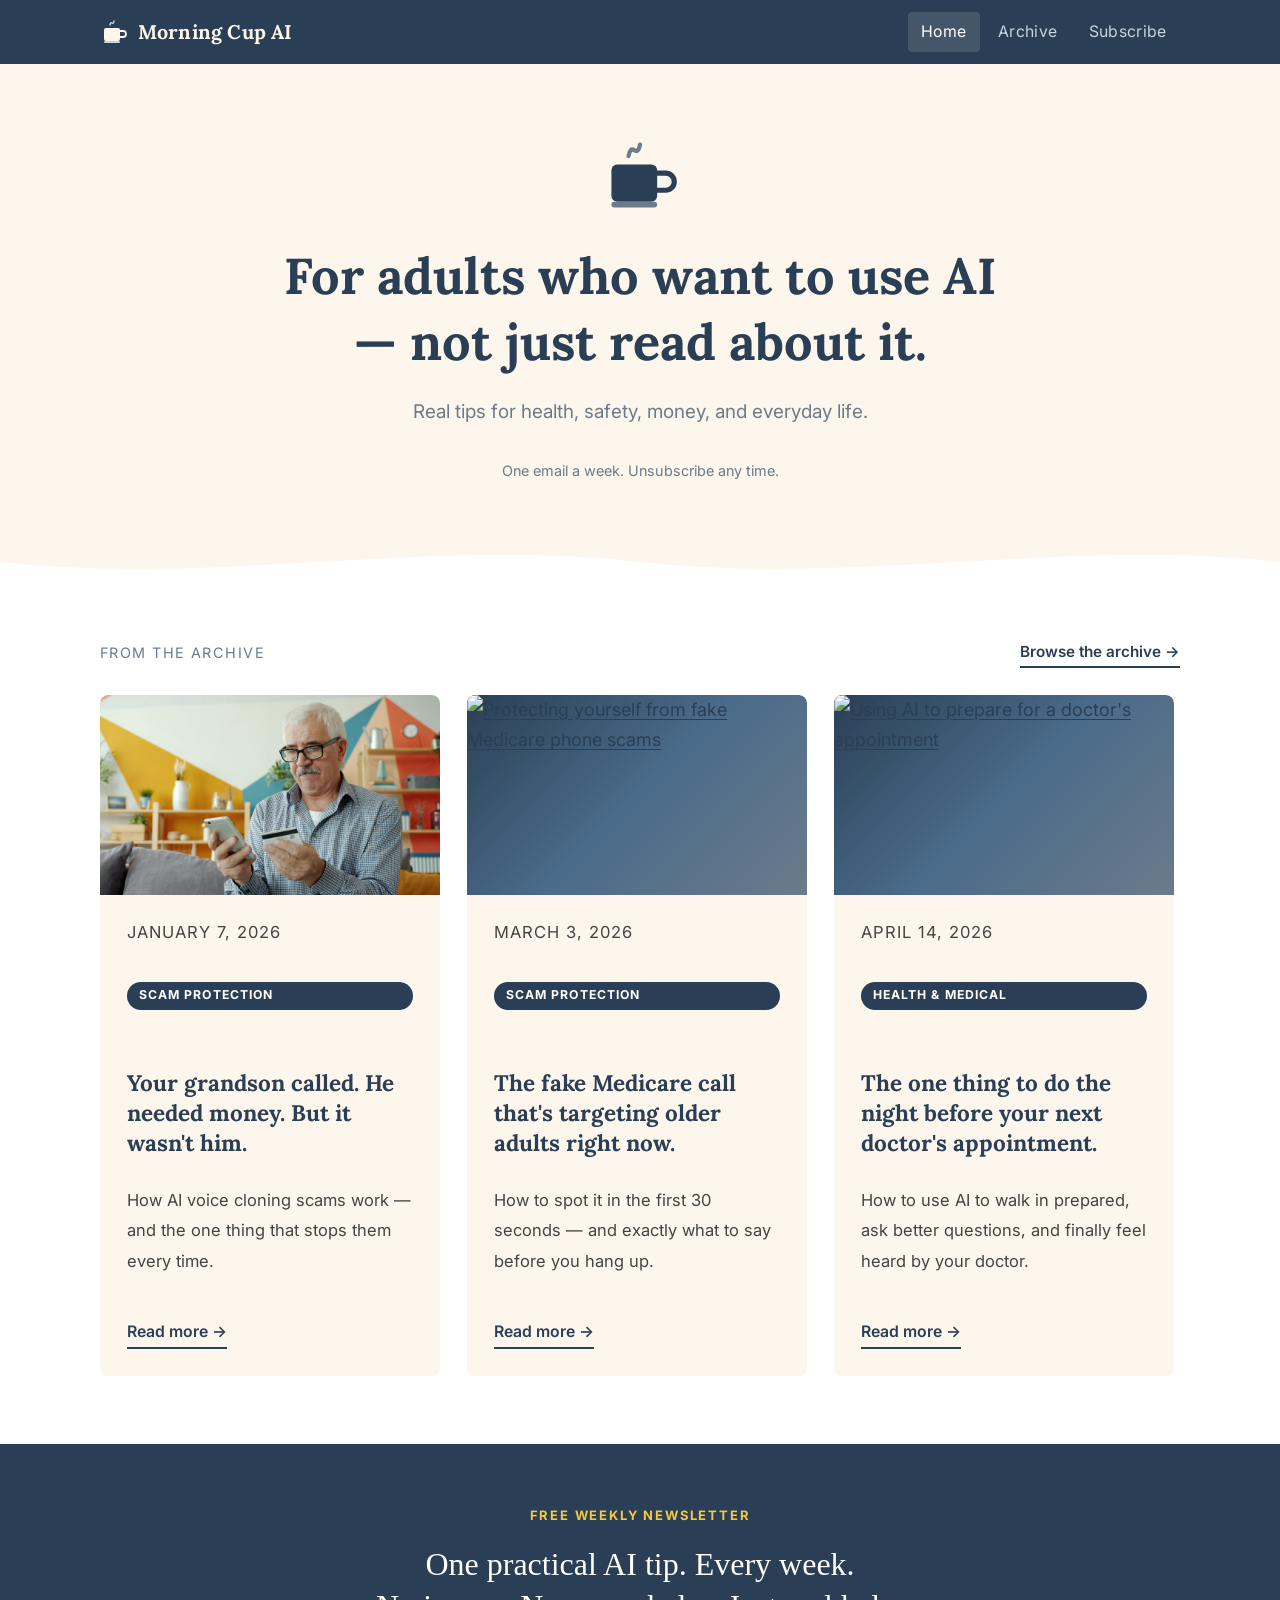
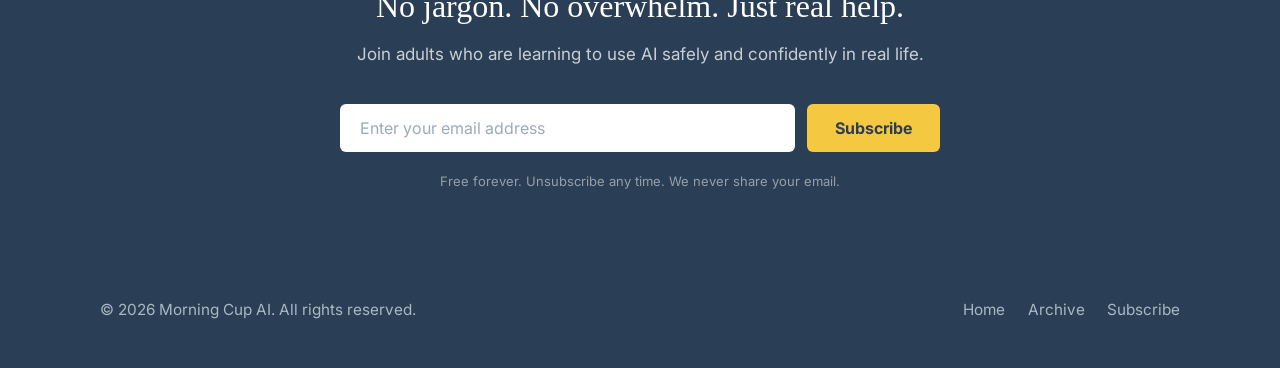
==== commit 857edb21: "Add medicare-scam-call.html article and update index/archive cards New article covers how to identif" ====
--- a/home/index.html
+++ b/home/index.html
@@ -79,6 +79,17 @@
       </article>
 
       <article class="blog-card featured-card">
+        <a href="/medicare-scam-call.html" tabindex="-1" aria-hidden="true"><img class="blog-card-thumb" src="/Images/medicare-scam.jpg" alt="Protecting yourself from fake Medicare phone scams" /></a>
+        <div class="blog-card-body">
+          <p class="blog-card-date">March 3, 2026</p>
+          <span class="blog-card-pillar">Scam Protection</span>
+          <h2><a href="/medicare-scam-call.html">The fake Medicare call that's targeting older adults right now.</a></h2>
+          <p>How to spot it in the first 30 seconds — and exactly what to say before you hang up.</p>
+          <a href="/medicare-scam-call.html" class="read-more">Read more &rarr;</a>
+        </div>
+      </article>
+
+      <article class="blog-card featured-card">
         <a href="/doctor-appointment.html" tabindex="-1" aria-hidden="true"><img class="blog-card-thumb" src="/Images/doctors-appointment.jpg" alt="Using AI to prepare for a doctor's appointment" /></a>
         <div class="blog-card-body">
           <p class="blog-card-date">April 14, 2026</p>
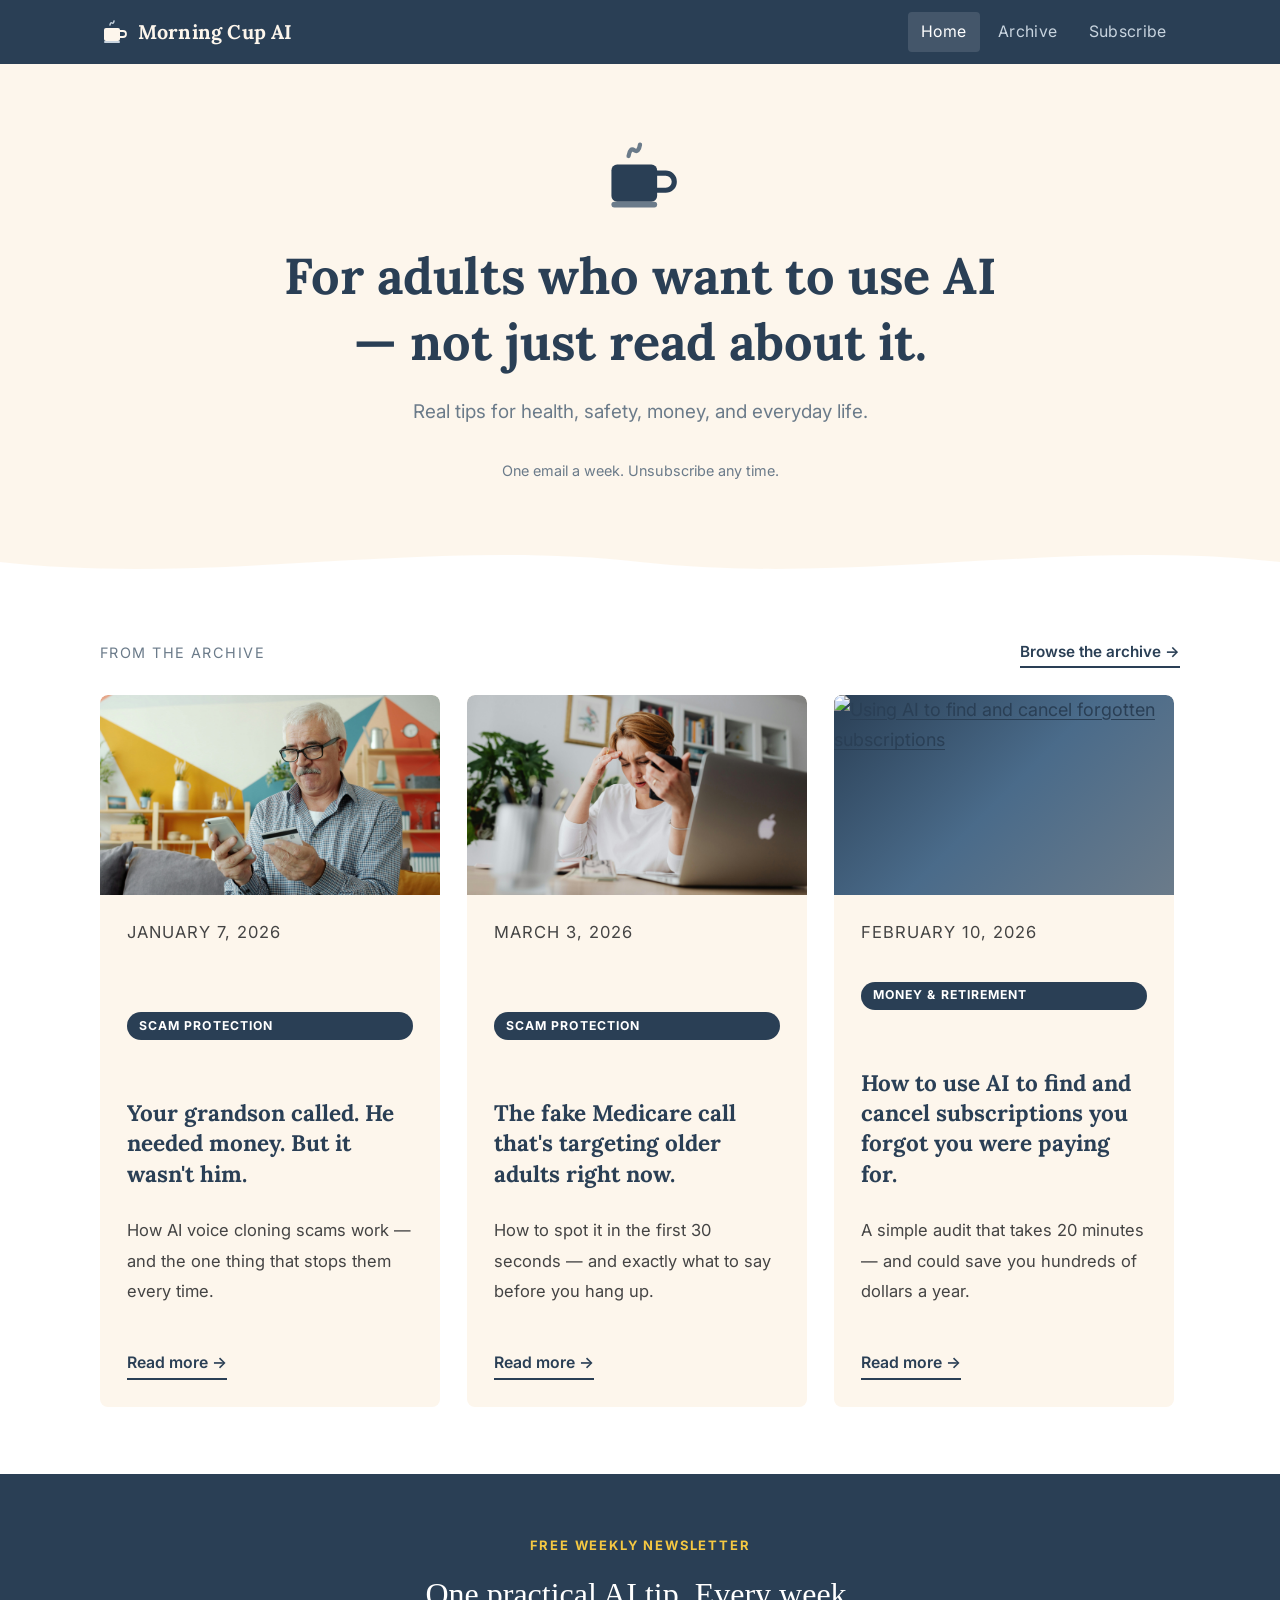
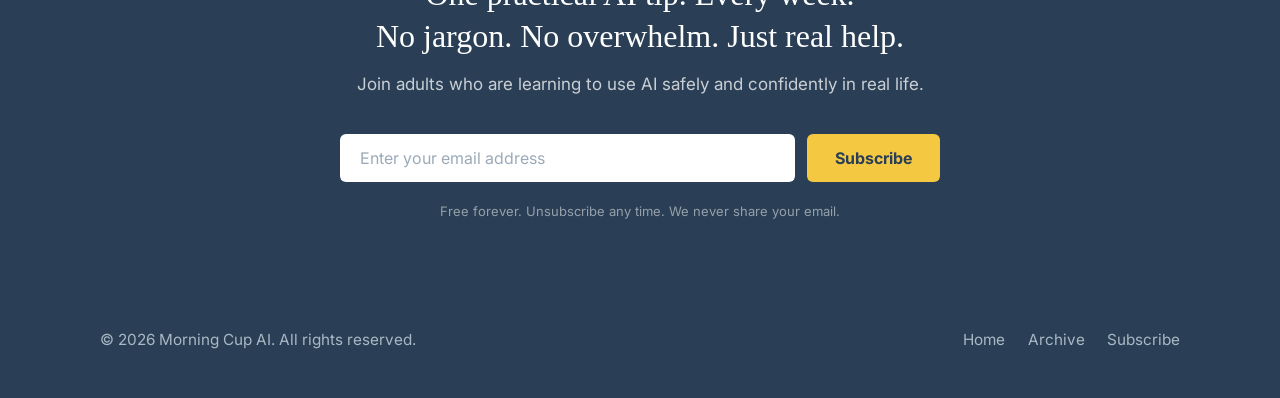
==== commit 8747547a: "Add subscriptions.html article and update index/archive cards New article covers using AI to audit b" ====
--- a/home/index.html
+++ b/home/index.html
@@ -90,6 +90,17 @@
       </article>
 
       <article class="blog-card featured-card">
+        <a href="/subscriptions.html" tabindex="-1" aria-hidden="true"><img class="blog-card-thumb" src="/Images/subscriptions.jpg" alt="Using AI to find and cancel forgotten subscriptions" /></a>
+        <div class="blog-card-body">
+          <p class="blog-card-date">February 10, 2026</p>
+          <span class="blog-card-pillar">Money &amp; Retirement</span>
+          <h2><a href="/subscriptions.html">How to use AI to find and cancel subscriptions you forgot you were paying for.</a></h2>
+          <p>A simple audit that takes 20 minutes — and could save you hundreds of dollars a year.</p>
+          <a href="/subscriptions.html" class="read-more">Read more &rarr;</a>
+        </div>
+      </article>
+
+      <article class="blog-card featured-card">
         <a href="/doctor-appointment.html" tabindex="-1" aria-hidden="true"><img class="blog-card-thumb" src="/Images/doctors-appointment.jpg" alt="Using AI to prepare for a doctor's appointment" /></a>
         <div class="blog-card-body">
           <p class="blog-card-date">April 14, 2026</p>
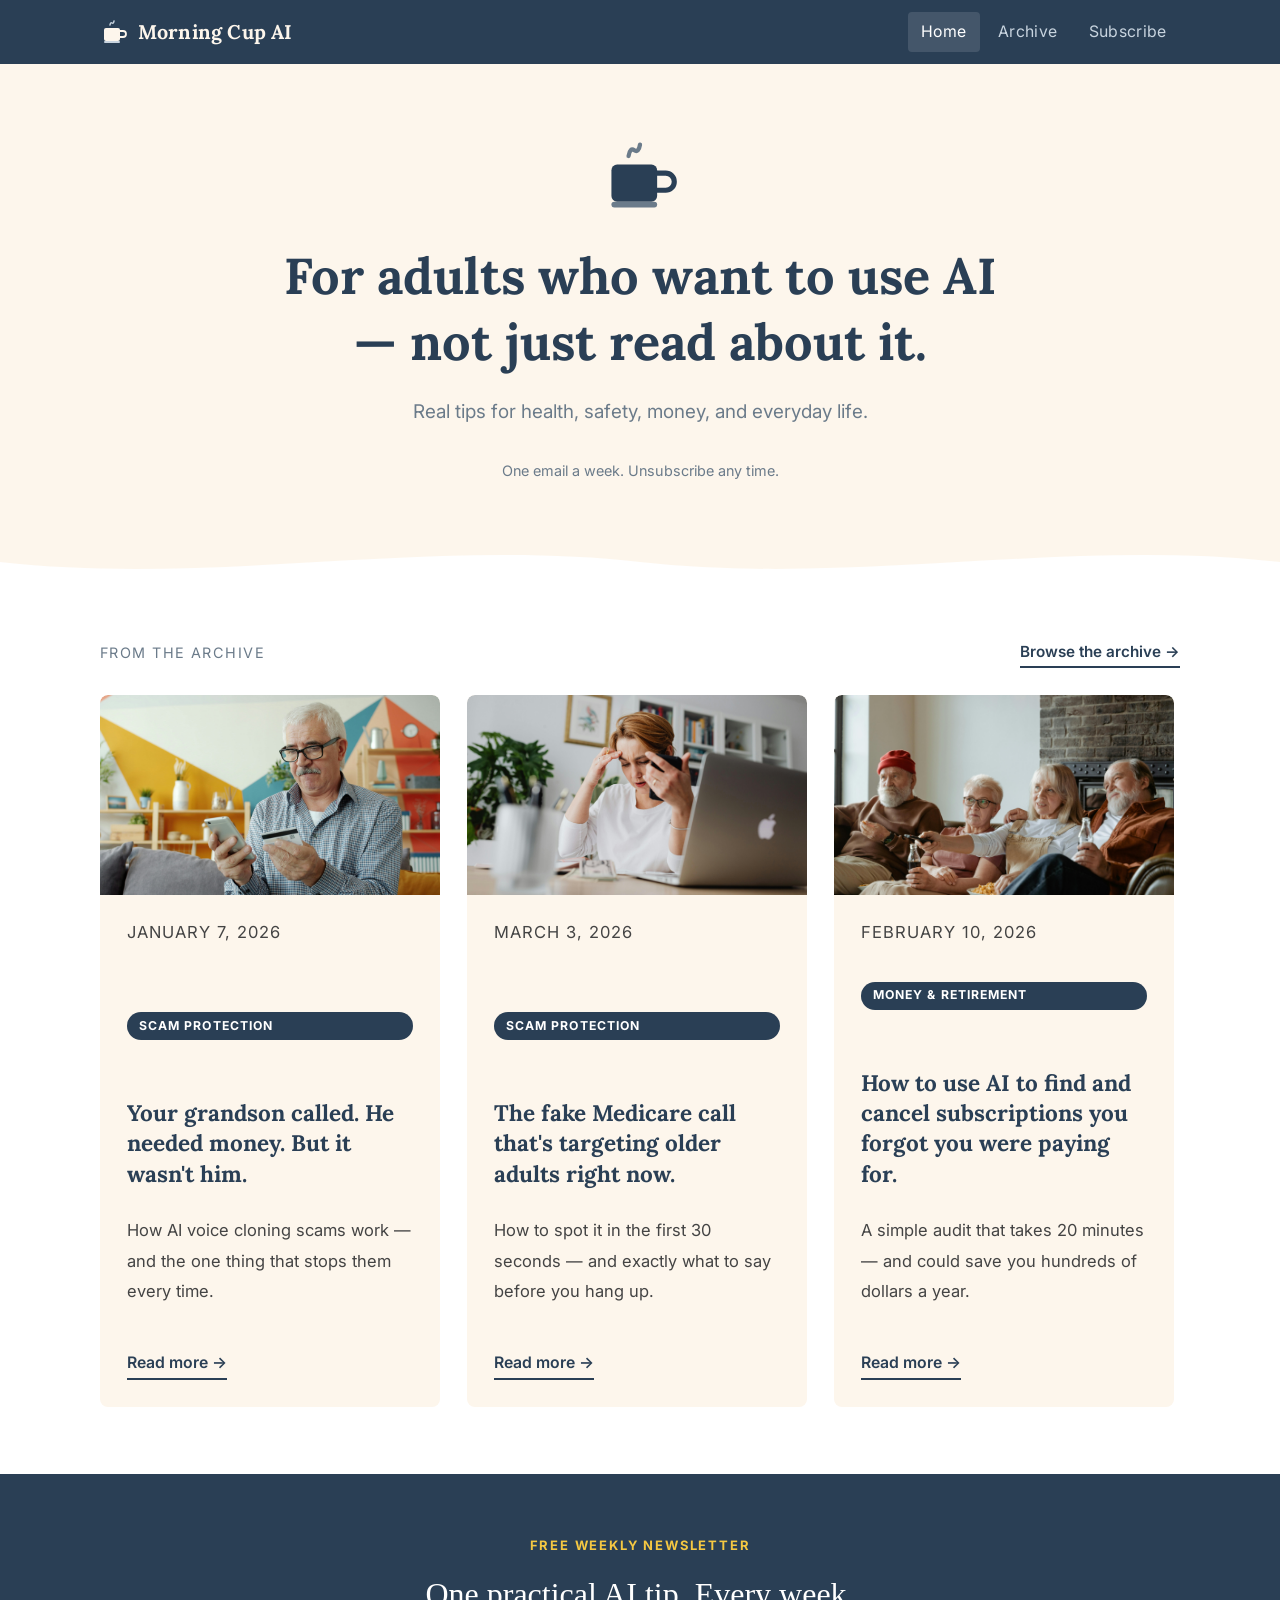
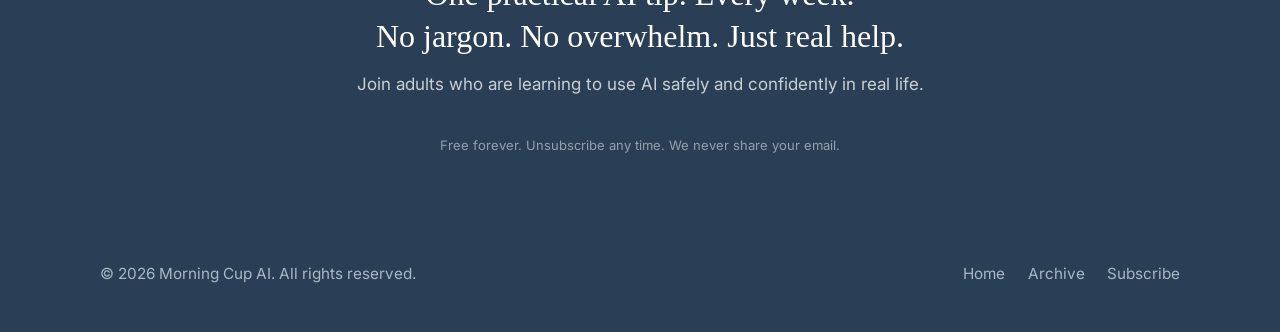
==== commit 3809fb20: "Replace subscribe CTA forms with Beehiiv embed across all article pages Co-Authored-By: Claude Sonne" ====
--- a/home/index.html
+++ b/home/index.html
@@ -120,10 +120,7 @@
       <span class="subscribe-cta-eyebrow">Free Weekly Newsletter</span>
       <h2>One practical AI tip. Every week.<br>No jargon. No overwhelm. Just real help.</h2>
       <p class="subscribe-cta-sub">Join adults who are learning to use AI safely and confidently in real life.</p>
-      <form class="subscribe-cta-form" action="/subscribe.html">
-        <input type="email" name="email" placeholder="Enter your email address" required>
-        <button type="submit">Subscribe</button>
-      </form>
+      <script async src="https://subscribe-forms.beehiiv.com/v3/loader.js" data-beehiiv-form="3a62a06a-c858-4fd6-ba11-defaca0bcef9"></script>
       <p class="subscribe-cta-fine">Free forever. Unsubscribe any time. We never share your email.</p>
     </div>
   </section>
